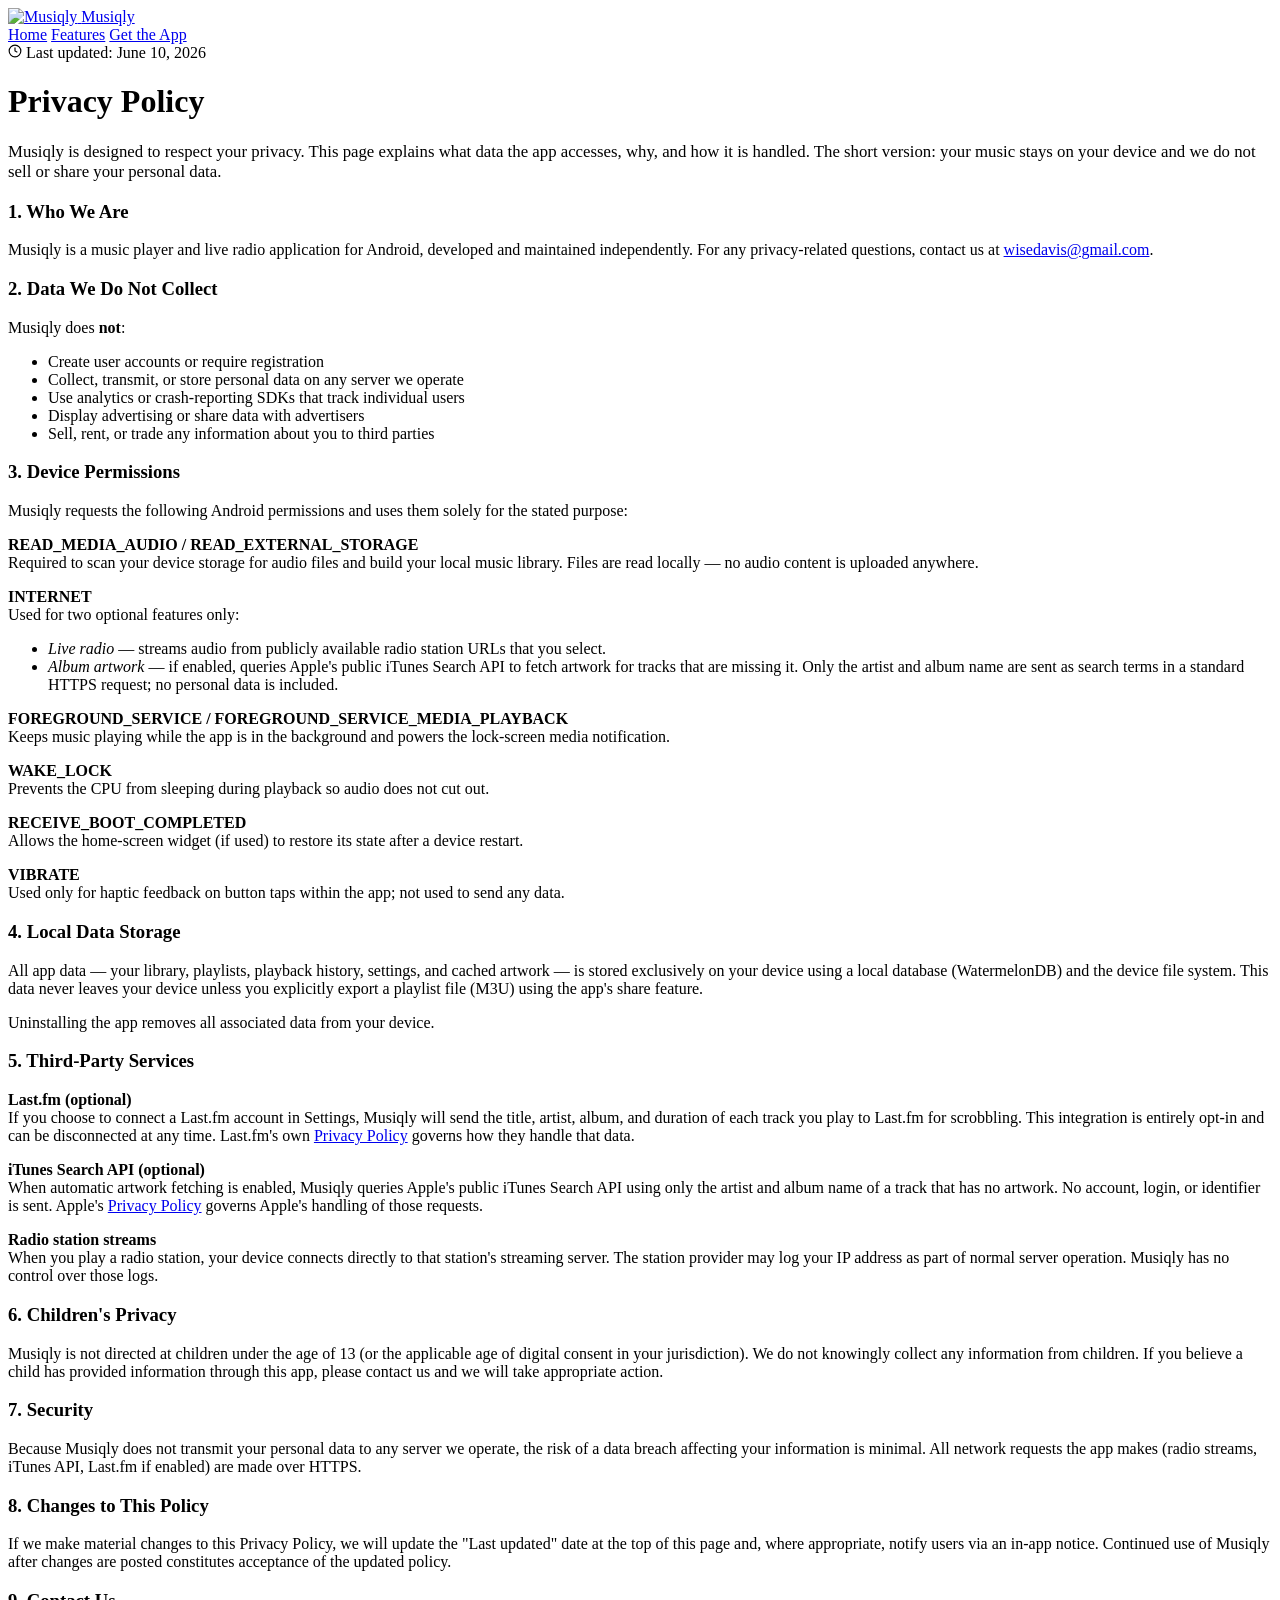
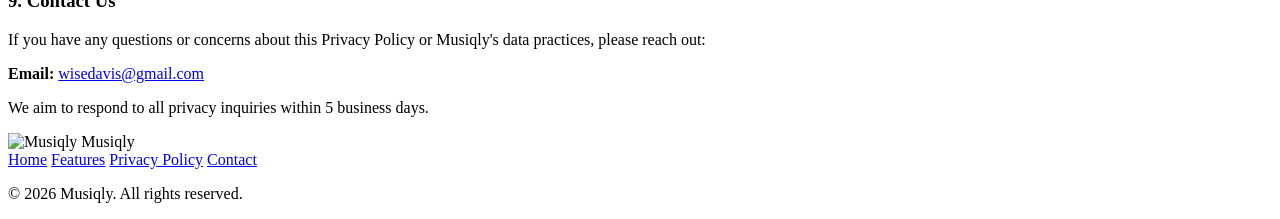
==== privacy.html @ f409a8c0 "Add files via upload" ====
<!DOCTYPE html>
<html lang="en">
<head>
  <meta charset="UTF-8">
  <meta name="viewport" content="width=device-width, initial-scale=1.0">
  <title>Privacy Policy — Musiqly</title>
  <meta name="description" content="Musiqly Privacy Policy — how we handle your data.">
  <link rel="icon" type="image/png" href="assets/logo.png">
  <link rel="stylesheet" href="assets/style.css">
</head>
<body>

<!-- ── Nav ── -->
<nav>
  <div class="nav-inner">
    <a href="index.html" class="brand">
      <img src="assets/logo.png" alt="Musiqly" class="nav-logo">
      <span>Musiqly</span>
    </a>
    <div class="nav-links">
      <a href="index.html">Home</a>
      <a href="index.html#features">Features</a>
      <a href="index.html#download" class="btn-nav">Get the App</a>
    </div>
  </div>
</nav>

<!-- ── Header ── -->
<div class="privacy-hero">
  <span class="updated-badge">
    <svg width="14" height="14" viewBox="0 0 24 24" fill="none" stroke="currentColor" stroke-width="2">
      <circle cx="12" cy="12" r="10"/><path d="M12 6v6l4 2"/>
    </svg>
    Last updated: June 10, 2026
  </span>
  <h1>Privacy Policy</h1>
  <div class="divider"></div>
  <p style="font-size:1.05rem;">
    Musiqly is designed to respect your privacy. This page explains what data the app
    accesses, why, and how it is handled. The short version: your music stays on your
    device and we do not sell or share your personal data.
  </p>
</div>

<!-- ── Policy body ── -->
<div class="privacy-body">

  <div class="policy-card">
    <h3>1. Who We Are</h3>
    <p>
      Musiqly is a music player and live radio application for Android, developed and
      maintained independently. For any privacy-related questions, contact us at
      <a href="mailto:wisedavis@gmail.com" class="contact-link">wisedavis@gmail.com</a>.
    </p>
  </div>

  <div class="policy-card">
    <h3>2. Data We Do Not Collect</h3>
    <p>Musiqly does <strong>not</strong>:</p>
    <ul>
      <li>Create user accounts or require registration</li>
      <li>Collect, transmit, or store personal data on any server we operate</li>
      <li>Use analytics or crash-reporting SDKs that track individual users</li>
      <li>Display advertising or share data with advertisers</li>
      <li>Sell, rent, or trade any information about you to third parties</li>
    </ul>
  </div>

  <div class="policy-card">
    <h3>3. Device Permissions</h3>
    <p>Musiqly requests the following Android permissions and uses them solely for the stated purpose:</p>

    <p><strong>READ_MEDIA_AUDIO / READ_EXTERNAL_STORAGE</strong><br>
    Required to scan your device storage for audio files and build your local music library.
    Files are read locally — no audio content is uploaded anywhere.</p>

    <p><strong>INTERNET</strong><br>
    Used for two optional features only:</p>
    <ul>
      <li><em>Live radio</em> — streams audio from publicly available radio station URLs that you select.</li>
      <li><em>Album artwork</em> — if enabled, queries Apple's public iTunes Search API to fetch artwork for tracks that are missing it. Only the artist and album name are sent as search terms in a standard HTTPS request; no personal data is included.</li>
    </ul>

    <p><strong>FOREGROUND_SERVICE / FOREGROUND_SERVICE_MEDIA_PLAYBACK</strong><br>
    Keeps music playing while the app is in the background and powers the lock-screen media notification.</p>

    <p><strong>WAKE_LOCK</strong><br>
    Prevents the CPU from sleeping during playback so audio does not cut out.</p>

    <p><strong>RECEIVE_BOOT_COMPLETED</strong><br>
    Allows the home-screen widget (if used) to restore its state after a device restart.</p>

    <p><strong>VIBRATE</strong><br>
    Used only for haptic feedback on button taps within the app; not used to send any data.</p>
  </div>

  <div class="policy-card">
    <h3>4. Local Data Storage</h3>
    <p>
      All app data — your library, playlists, playback history, settings, and cached
      artwork — is stored exclusively on your device using a local database (WatermelonDB)
      and the device file system. This data never leaves your device unless you explicitly
      export a playlist file (M3U) using the app's share feature.
    </p>
    <p>
      Uninstalling the app removes all associated data from your device.
    </p>
  </div>

  <div class="policy-card">
    <h3>5. Third-Party Services</h3>

    <p><strong>Last.fm (optional)</strong><br>
    If you choose to connect a Last.fm account in Settings, Musiqly will send the title,
    artist, album, and duration of each track you play to Last.fm for scrobbling. This
    integration is entirely opt-in and can be disconnected at any time. Last.fm's own
    <a href="https://www.last.fm/legal/privacy" class="contact-link" target="_blank" rel="noopener">
      Privacy Policy</a> governs how they handle that data.</p>

    <p><strong>iTunes Search API (optional)</strong><br>
    When automatic artwork fetching is enabled, Musiqly queries Apple's public
    iTunes Search API using only the artist and album name of a track that has no
    artwork. No account, login, or identifier is sent. Apple's
    <a href="https://www.apple.com/legal/privacy/" class="contact-link" target="_blank" rel="noopener">
      Privacy Policy</a> governs Apple's handling of those requests.</p>

    <p><strong>Radio station streams</strong><br>
    When you play a radio station, your device connects directly to that station's
    streaming server. The station provider may log your IP address as part of normal
    server operation. Musiqly has no control over those logs.</p>
  </div>

  <div class="policy-card">
    <h3>6. Children's Privacy</h3>
    <p>
      Musiqly is not directed at children under the age of 13 (or the applicable age
      of digital consent in your jurisdiction). We do not knowingly collect any
      information from children. If you believe a child has provided information through
      this app, please contact us and we will take appropriate action.
    </p>
  </div>

  <div class="policy-card">
    <h3>7. Security</h3>
    <p>
      Because Musiqly does not transmit your personal data to any server we operate,
      the risk of a data breach affecting your information is minimal. All network
      requests the app makes (radio streams, iTunes API, Last.fm if enabled) are made
      over HTTPS.
    </p>
  </div>

  <div class="policy-card">
    <h3>8. Changes to This Policy</h3>
    <p>
      If we make material changes to this Privacy Policy, we will update the
      "Last updated" date at the top of this page and, where appropriate, notify users
      via an in-app notice. Continued use of Musiqly after changes are posted constitutes
      acceptance of the updated policy.
    </p>
  </div>

  <div class="policy-card">
    <h3>9. Contact Us</h3>
    <p>
      If you have any questions or concerns about this Privacy Policy or Musiqly's
      data practices, please reach out:
    </p>
    <p>
      <strong>Email:</strong>
      <a href="mailto:wisedavis@gmail.com" class="contact-link">wisedavis@gmail.com</a>
    </p>
    <p>We aim to respond to all privacy inquiries within 5 business days.</p>
  </div>

</div>

<!-- ── Footer ── -->
<footer>
  <div class="footer-inner">
    <div class="footer-brand">
      <img src="assets/logo.png" alt="Musiqly" class="footer-logo">
      Musiqly
    </div>
    <div class="footer-links">
      <a href="index.html">Home</a>
      <a href="index.html#features">Features</a>
      <a href="privacy.html">Privacy Policy</a>
      <a href="mailto:wisedavis@gmail.com">Contact</a>
    </div>
    <p class="footer-copy">&copy; 2026 Musiqly. All rights reserved.</p>
  </div>
</footer>

</body>
</html>
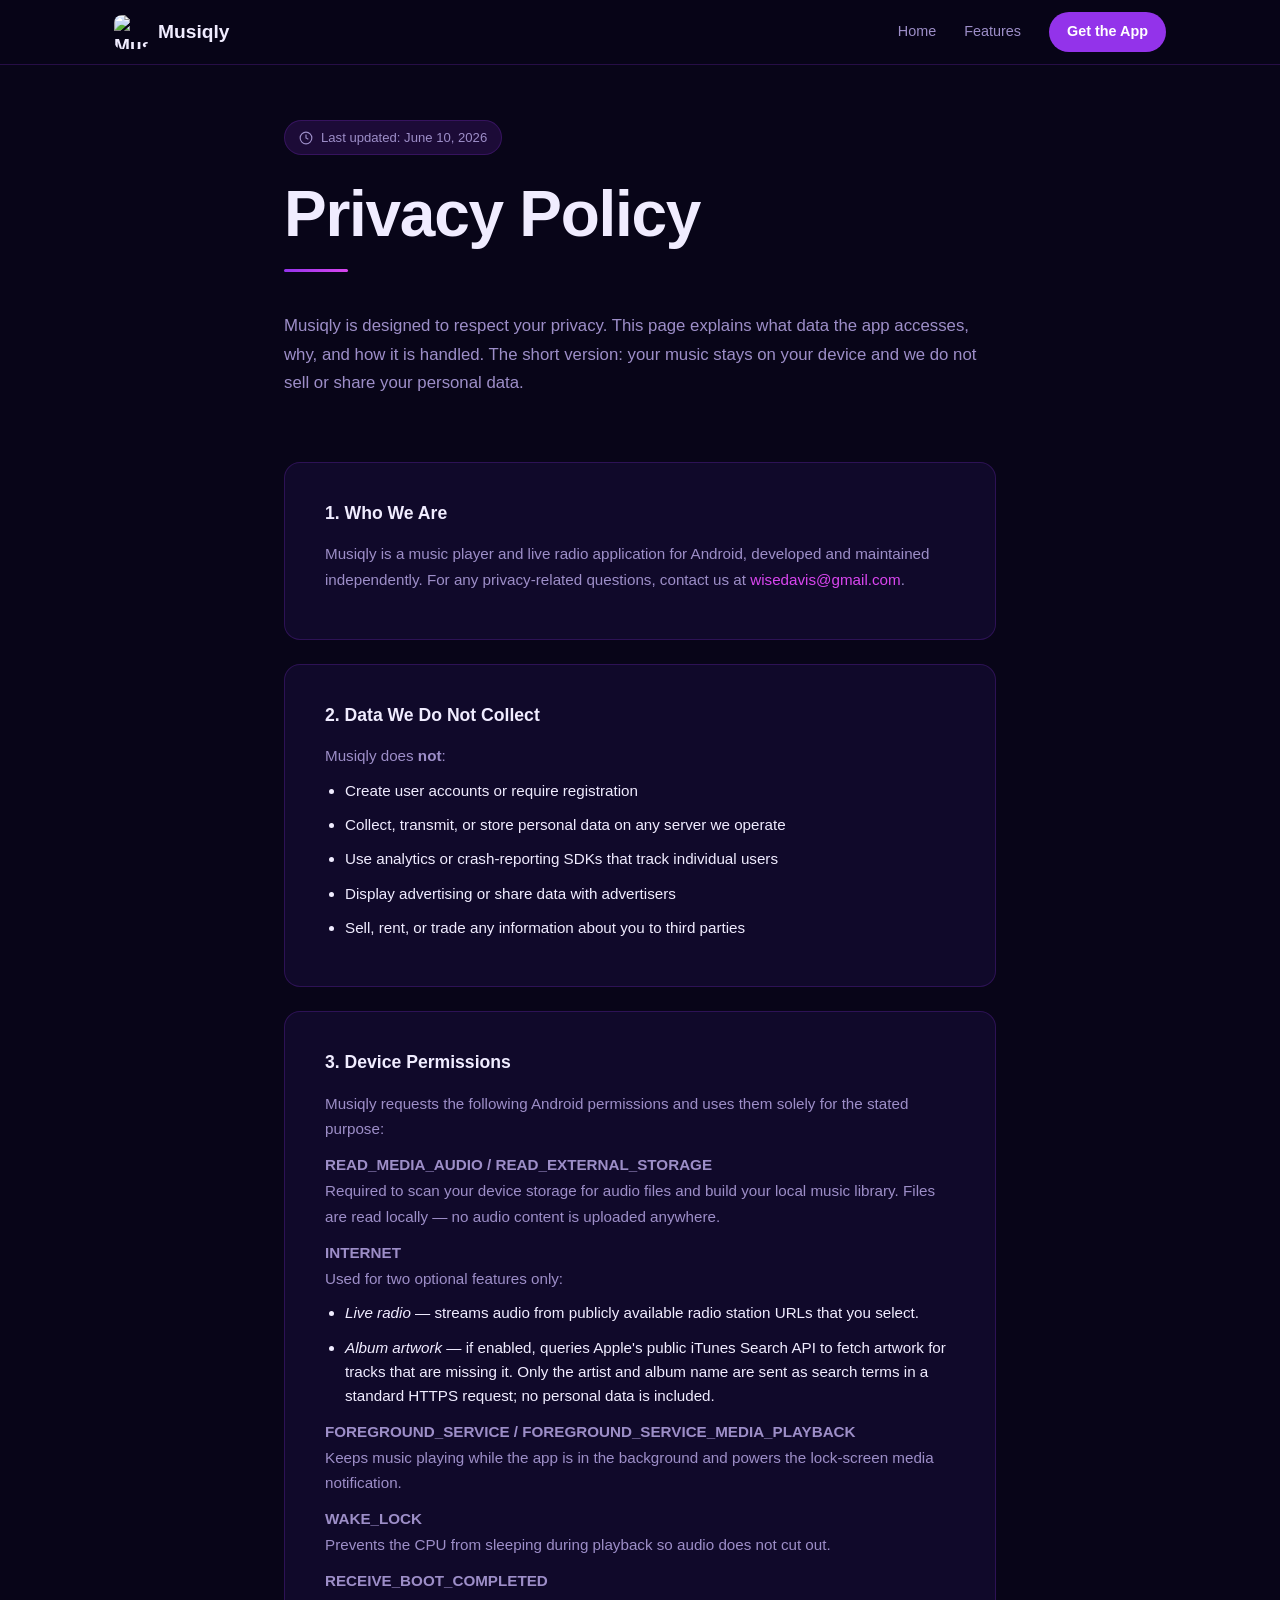
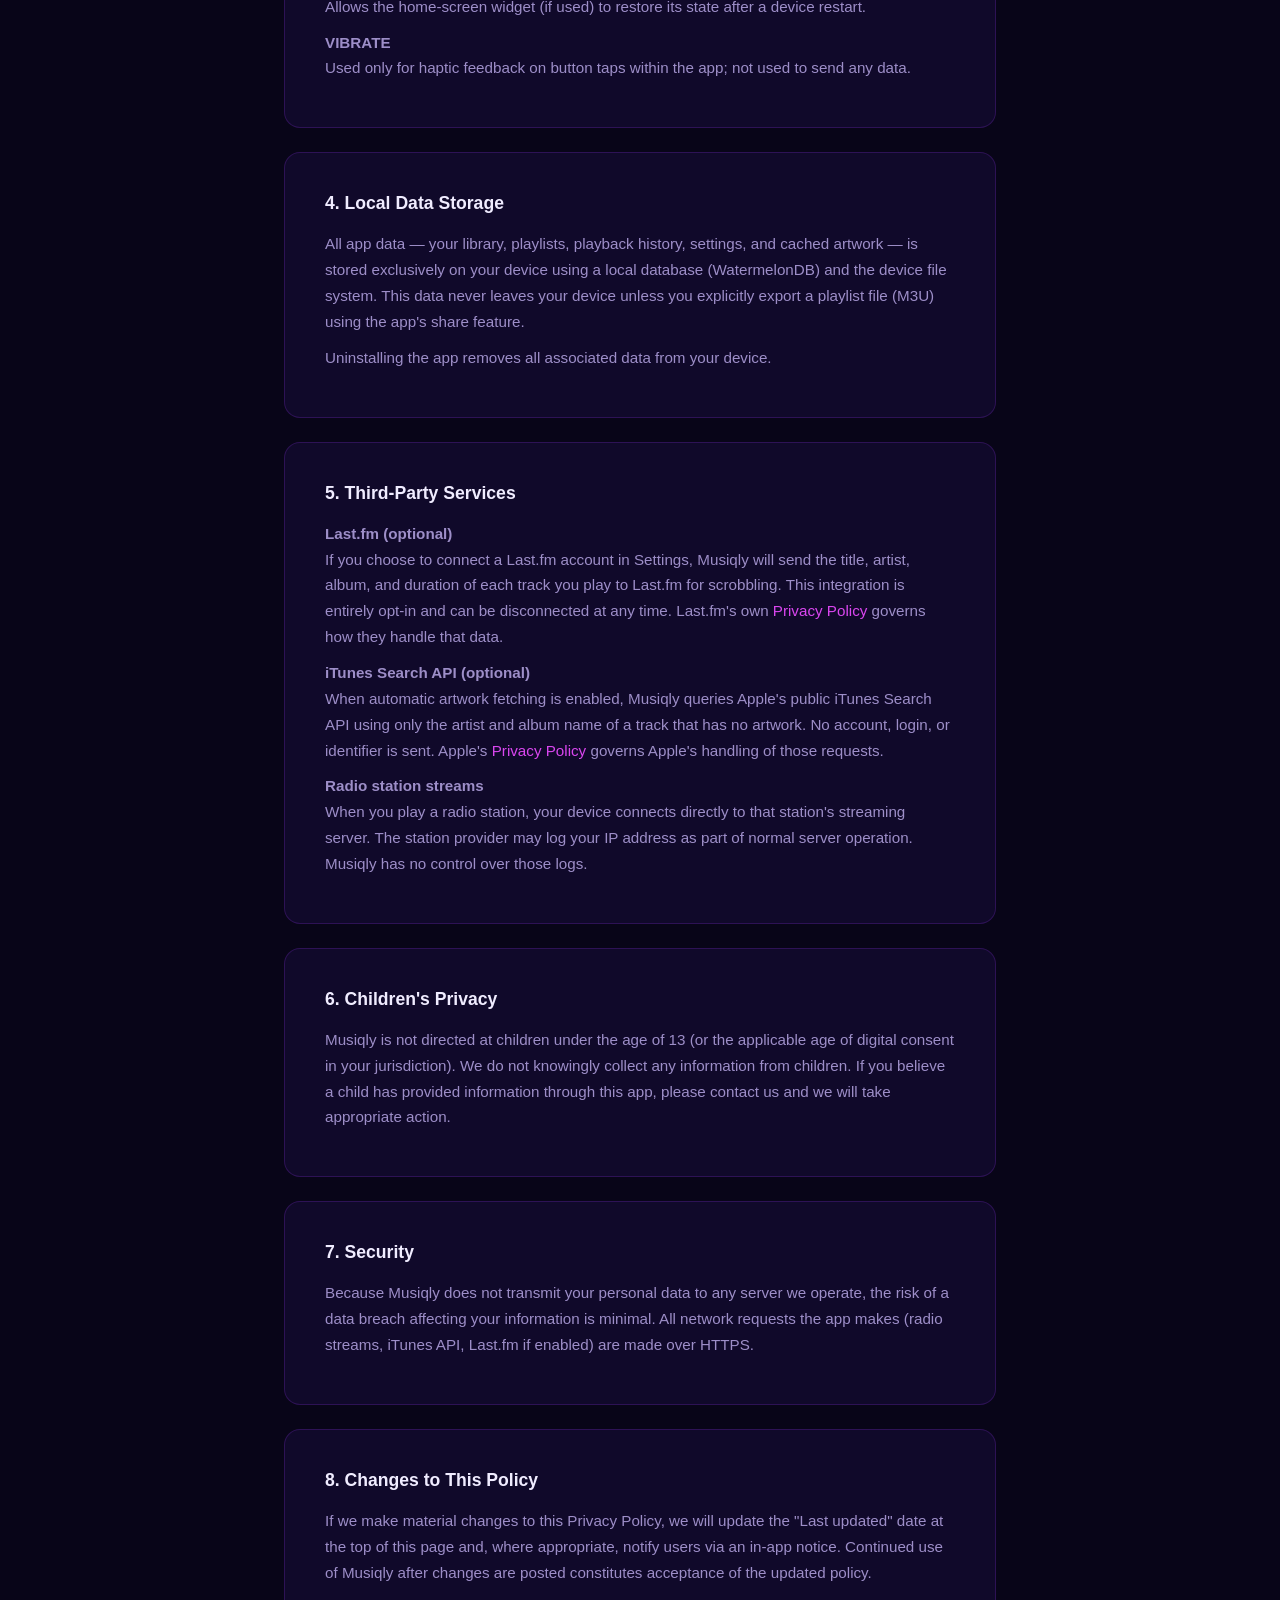
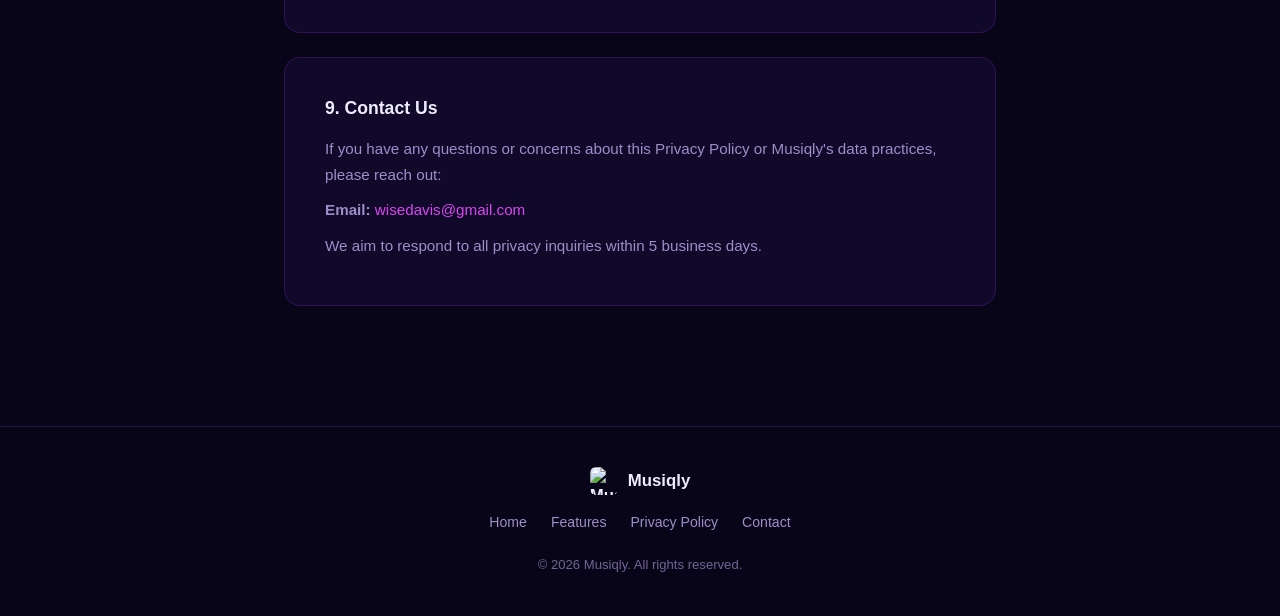
==== commit ba515810: "Add files via upload" ====
--- a/privacy.html
+++ b/privacy.html
@@ -6,7 +6,7 @@
   <title>Privacy Policy — Musiqly</title>
   <meta name="description" content="Musiqly Privacy Policy — how we handle your data.">
   <link rel="icon" type="image/png" href="assets/logo.png">
-  <link rel="stylesheet" href="assets/style.css">
+  <link rel="stylesheet" href="style.css">
 </head>
 <body>
 
--- a/style.css
+++ b/style.css
@@ -0,0 +1,301 @@
+/* ── Musiqly Site — Shared Styles ── */
+
+:root {
+  --bg:          #080518;
+  --surface:     #10092a;
+  --surface-2:   #180e38;
+  --accent:      #9333ea;
+  --accent-2:    #d946ef;
+  --text:        #f0ecff;
+  --text-muted:  #9d8ec8;
+  --border:      rgba(147, 51, 234, 0.22);
+  --radius-sm:   8px;
+  --radius-md:   16px;
+  --radius-lg:   24px;
+  --radius-full: 9999px;
+  --shadow:      0 8px 32px rgba(0,0,0,0.45);
+  --glow:        0 0 40px rgba(147, 51, 234, 0.25);
+}
+
+*, *::before, *::after { box-sizing: border-box; margin: 0; padding: 0; }
+
+html { scroll-behavior: smooth; }
+
+body {
+  background: var(--bg);
+  color: var(--text);
+  font-family: -apple-system, BlinkMacSystemFont, 'Segoe UI', Roboto, Helvetica, Arial, sans-serif;
+  line-height: 1.6;
+  -webkit-font-smoothing: antialiased;
+  overflow-x: hidden;
+}
+
+a { color: inherit; text-decoration: none; }
+
+img { display: block; max-width: 100%; }
+
+/* ── Typography ── */
+h1 { font-size: clamp(2.4rem, 6vw, 4rem); font-weight: 800; letter-spacing: -0.02em; line-height: 1.1; }
+h2 { font-size: clamp(1.6rem, 4vw, 2.4rem); font-weight: 700; letter-spacing: -0.01em; }
+h3 { font-size: 1.15rem; font-weight: 600; }
+p  { color: var(--text-muted); line-height: 1.7; }
+
+.gradient-text {
+  background: linear-gradient(135deg, #c084fc, #e879f9, #a855f7);
+  -webkit-background-clip: text;
+  -webkit-text-fill-color: transparent;
+  background-clip: text;
+}
+
+/* ── Layout ── */
+.container { max-width: 1100px; margin: 0 auto; padding: 0 24px; }
+.section    { padding: 96px 0; }
+
+/* ── Nav ── */
+nav {
+  position: fixed; top: 0; left: 0; right: 0; z-index: 100;
+  background: rgba(8, 5, 24, 0.82);
+  backdrop-filter: blur(18px);
+  -webkit-backdrop-filter: blur(18px);
+  border-bottom: 1px solid var(--border);
+}
+.nav-inner {
+  max-width: 1100px; margin: 0 auto; padding: 0 24px;
+  height: 64px;
+  display: flex; align-items: center; justify-content: space-between;
+}
+.brand {
+  display: flex; align-items: center; gap: 10px;
+  font-size: 1.2rem; font-weight: 700;
+}
+.nav-logo { width: 34px; height: 34px; border-radius: 8px; }
+.nav-links { display: flex; align-items: center; gap: 28px; font-size: 0.9rem; }
+.nav-links a { color: var(--text-muted); transition: color .2s; }
+.nav-links a:hover { color: var(--text); }
+.btn-nav {
+  padding: 8px 18px;
+  background: var(--accent);
+  color: #fff !important;
+  border-radius: var(--radius-full);
+  font-weight: 600;
+  transition: opacity .2s, transform .15s;
+}
+.btn-nav:hover { opacity: .88; transform: translateY(-1px); }
+
+/* ── Buttons ── */
+.btn-primary, .btn-ghost {
+  display: inline-flex; align-items: center; gap: 8px;
+  padding: 14px 30px; border-radius: var(--radius-full);
+  font-size: 1rem; font-weight: 600;
+  transition: opacity .2s, transform .15s, box-shadow .2s;
+  cursor: pointer;
+}
+.btn-primary {
+  background: linear-gradient(135deg, var(--accent), var(--accent-2));
+  color: #fff;
+  box-shadow: 0 4px 24px rgba(147,51,234,0.4);
+}
+.btn-primary:hover { opacity: .9; transform: translateY(-2px); box-shadow: 0 8px 32px rgba(147,51,234,0.5); }
+
+.btn-ghost {
+  background: rgba(147,51,234,0.12);
+  color: var(--text);
+  border: 1px solid var(--border);
+}
+.btn-ghost:hover { background: rgba(147,51,234,0.22); transform: translateY(-2px); }
+
+/* ── Hero ── */
+.hero {
+  min-height: 100vh;
+  display: flex; align-items: center;
+  padding: 100px 24px 80px;
+  max-width: 1100px; margin: 0 auto;
+  gap: 64px;
+}
+.hero-content { flex: 1; max-width: 560px; }
+.hero-logo {
+  width: 88px; height: 88px;
+  border-radius: 22px;
+  margin-bottom: 28px;
+  box-shadow: var(--glow);
+}
+.hero-content h1 { margin-bottom: 12px; }
+.tagline {
+  font-size: 1.2rem;
+  color: var(--text-muted);
+  margin-bottom: 20px;
+  font-style: italic;
+}
+.hero-subtitle {
+  font-size: 1.05rem;
+  margin-bottom: 36px;
+  max-width: 480px;
+}
+.hero-btns { display: flex; gap: 14px; flex-wrap: wrap; }
+
+.hero-visual { flex: 1; display: flex; justify-content: center; }
+.feature-img {
+  width: 100%;
+  max-width: 520px;
+  border-radius: var(--radius-lg);
+  box-shadow: var(--shadow), var(--glow);
+  border: 1px solid var(--border);
+}
+
+/* ── Features grid ── */
+.features-grid {
+  display: grid;
+  grid-template-columns: repeat(auto-fit, minmax(280px, 1fr));
+  gap: 20px;
+  margin-top: 56px;
+}
+.feature-card {
+  background: var(--surface);
+  border: 1px solid var(--border);
+  border-radius: var(--radius-md);
+  padding: 28px;
+  transition: transform .2s, box-shadow .2s;
+}
+.feature-card:hover { transform: translateY(-4px); box-shadow: var(--glow); }
+.feature-icon {
+  width: 48px; height: 48px;
+  border-radius: var(--radius-sm);
+  background: linear-gradient(135deg, var(--accent), var(--accent-2));
+  display: flex; align-items: center; justify-content: center;
+  font-size: 1.4rem;
+  margin-bottom: 18px;
+}
+.feature-card h3 { margin-bottom: 8px; }
+
+/* ── Section headers ── */
+.section-label {
+  display: inline-block;
+  font-size: 0.78rem;
+  font-weight: 700;
+  text-transform: uppercase;
+  letter-spacing: 0.1em;
+  color: var(--accent-2);
+  margin-bottom: 12px;
+}
+.section-title { margin-bottom: 16px; }
+.section-sub { max-width: 560px; font-size: 1.05rem; }
+
+/* ── Download CTA ── */
+.download-section {
+  padding: 80px 24px;
+}
+.download-inner {
+  max-width: 1100px; margin: 0 auto;
+  background: linear-gradient(135deg, #140a30 0%, #1e0845 60%, #130b2a 100%);
+  border: 1px solid var(--border);
+  border-radius: var(--radius-lg);
+  padding: 72px 64px;
+  display: flex; align-items: center; justify-content: space-between; gap: 40px;
+  position: relative; overflow: hidden;
+}
+.download-inner::before {
+  content: '';
+  position: absolute; inset: 0;
+  background: radial-gradient(ellipse at 70% 50%, rgba(147,51,234,0.18) 0%, transparent 70%);
+  pointer-events: none;
+}
+.download-text h2 { margin-bottom: 12px; }
+.download-text p  { max-width: 420px; }
+.download-btns { display: flex; gap: 14px; flex-shrink: 0; flex-wrap: wrap; margin-top: 28px; }
+
+/* Play Store badge look */
+.badge-play {
+  display: inline-flex; align-items: center; gap: 12px;
+  background: #fff;
+  color: #1a1a2e;
+  padding: 12px 22px;
+  border-radius: var(--radius-sm);
+  font-weight: 600;
+  transition: opacity .2s, transform .15s;
+}
+.badge-play:hover { opacity: .9; transform: translateY(-2px); }
+.badge-play svg { flex-shrink: 0; }
+.badge-play-text { display: flex; flex-direction: column; line-height: 1.2; }
+.badge-play-text span:first-child { font-size: 0.7rem; font-weight: 400; color: #444; }
+.badge-play-text span:last-child  { font-size: 1rem; font-weight: 700; }
+
+/* ── Footer ── */
+footer {
+  border-top: 1px solid var(--border);
+  padding: 40px 24px;
+  text-align: center;
+}
+.footer-inner { max-width: 1100px; margin: 0 auto; }
+.footer-brand { display: flex; align-items: center; justify-content: center; gap: 10px; font-weight: 700; font-size: 1.05rem; margin-bottom: 16px; }
+.footer-logo  { width: 28px; height: 28px; border-radius: 6px; }
+.footer-links { display: flex; justify-content: center; gap: 24px; margin-bottom: 20px; }
+.footer-links a { font-size: 0.88rem; color: var(--text-muted); transition: color .2s; }
+.footer-links a:hover { color: var(--text); }
+.footer-copy { font-size: 0.82rem; color: var(--text-muted); opacity: .7; }
+
+/* ── Privacy page ── */
+.privacy-hero {
+  padding: 120px 24px 64px;
+  max-width: 760px; margin: 0 auto;
+}
+.privacy-body {
+  max-width: 760px; margin: 0 auto;
+  padding: 0 24px 96px;
+}
+.policy-card {
+  background: var(--surface);
+  border: 1px solid var(--border);
+  border-radius: var(--radius-md);
+  padding: 36px 40px;
+  margin-bottom: 24px;
+}
+.policy-card h3 {
+  font-size: 1.1rem;
+  margin-bottom: 14px;
+  color: var(--text);
+}
+.policy-card p, .policy-card li {
+  font-size: 0.95rem;
+  margin-bottom: 10px;
+}
+.policy-card ul {
+  padding-left: 20px;
+  margin-bottom: 10px;
+}
+.policy-card ul li { list-style: disc; }
+.updated-badge {
+  display: inline-flex; align-items: center; gap: 8px;
+  background: rgba(147,51,234,0.15);
+  border: 1px solid var(--border);
+  border-radius: var(--radius-full);
+  padding: 6px 14px;
+  font-size: 0.82rem;
+  color: var(--text-muted);
+  margin-bottom: 24px;
+}
+.contact-link {
+  color: var(--accent-2);
+  font-weight: 500;
+  transition: opacity .2s;
+}
+.contact-link:hover { opacity: .8; }
+
+/* ── Responsive ── */
+@media (max-width: 768px) {
+  .hero { flex-direction: column; text-align: center; padding-top: 120px; gap: 48px; }
+  .hero-btns { justify-content: center; }
+  .hero-content { max-width: 100%; }
+  .nav-links a:not(.btn-nav) { display: none; }
+  .download-inner { flex-direction: column; padding: 48px 28px; text-align: center; }
+  .download-text p { max-width: 100%; }
+  .download-btns { justify-content: center; }
+  .policy-card { padding: 24px 20px; }
+}
+
+/* ── Divider glow line ── */
+.divider {
+  width: 64px; height: 3px;
+  background: linear-gradient(90deg, var(--accent), var(--accent-2));
+  border-radius: var(--radius-full);
+  margin: 20px 0 40px;
+}
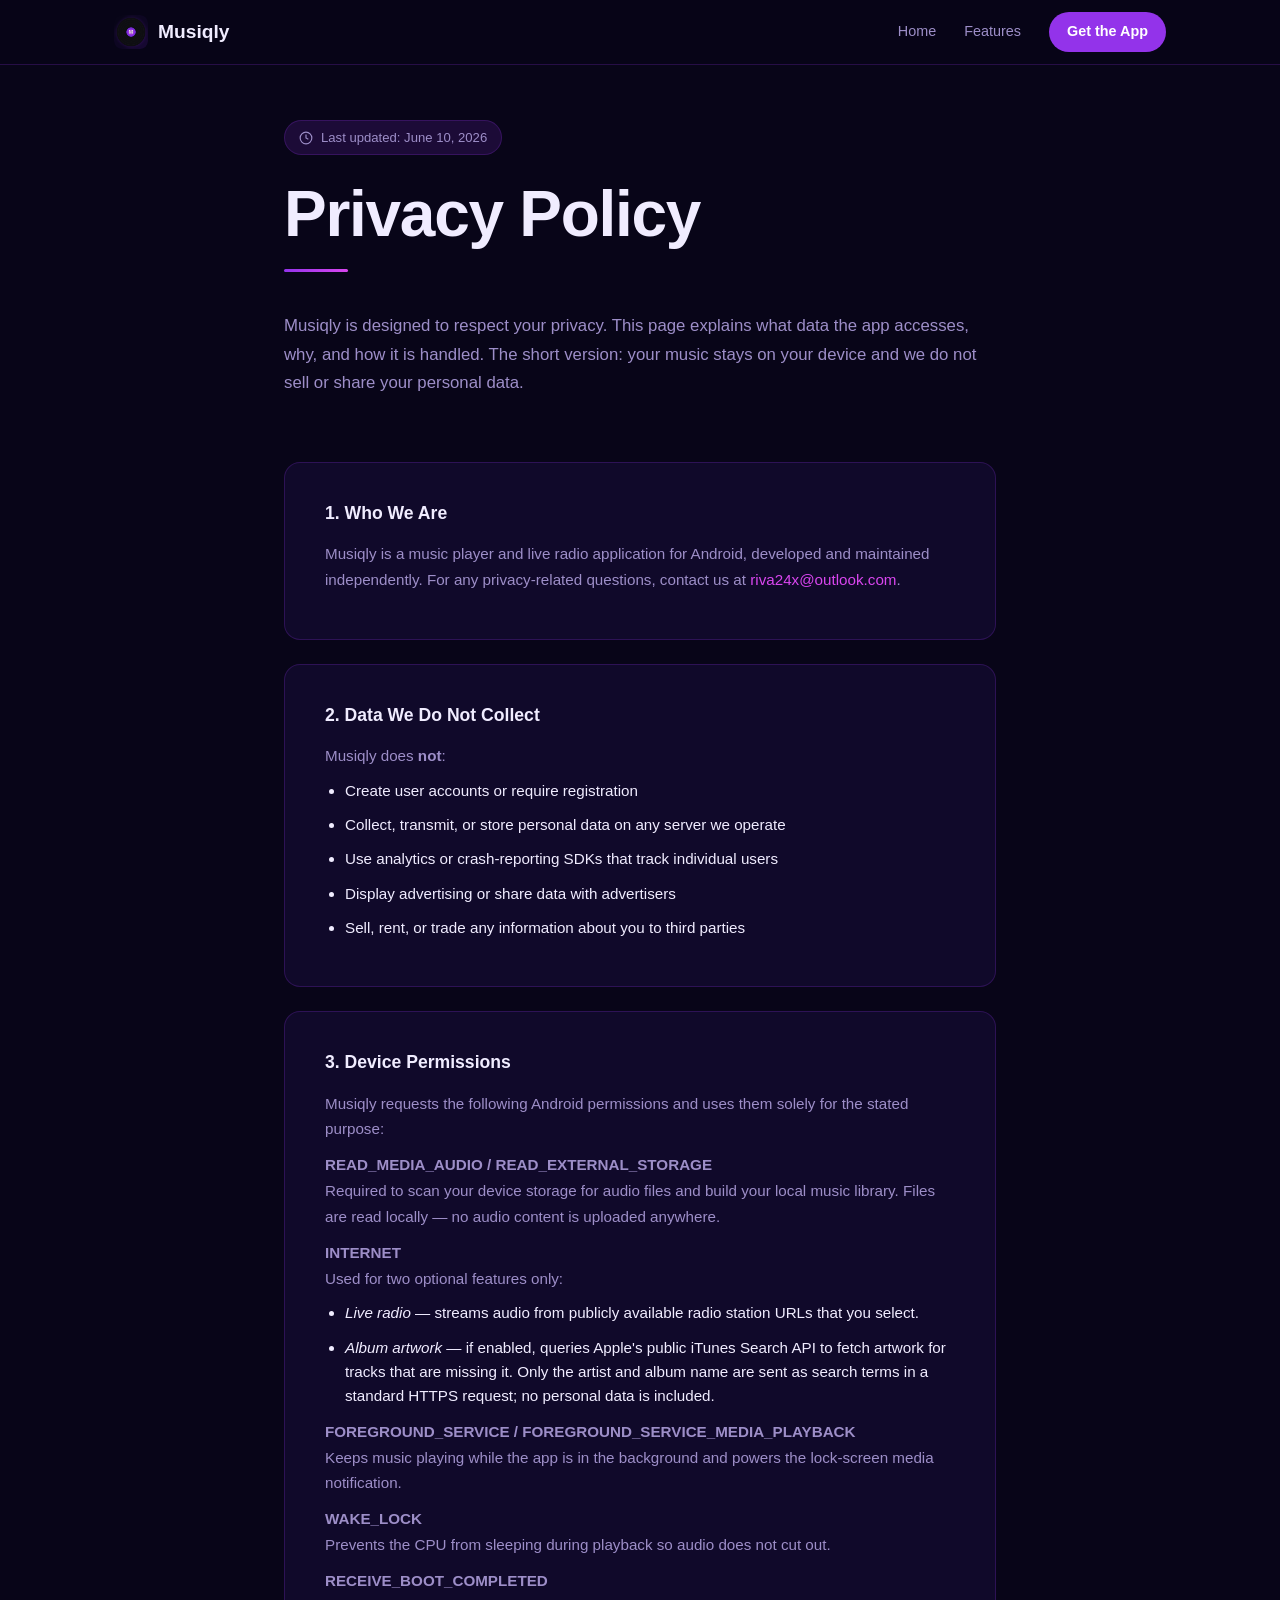
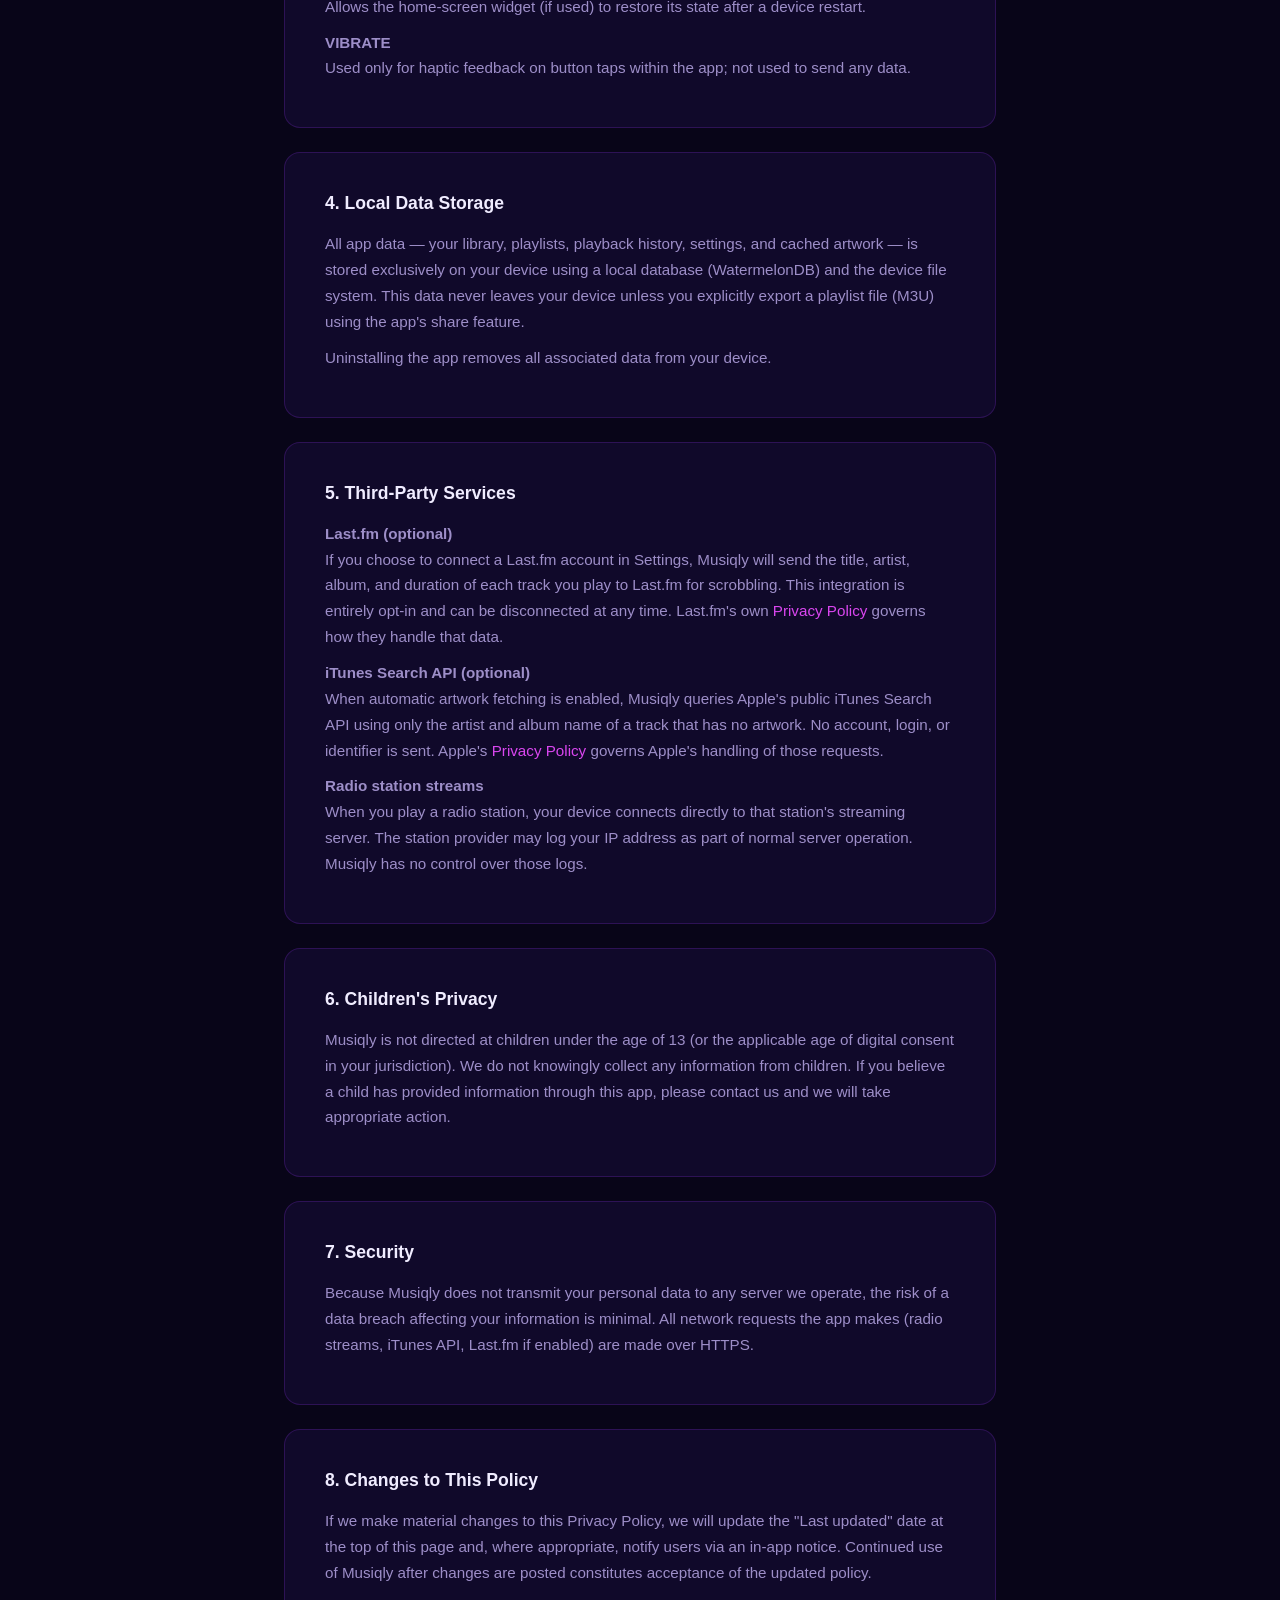
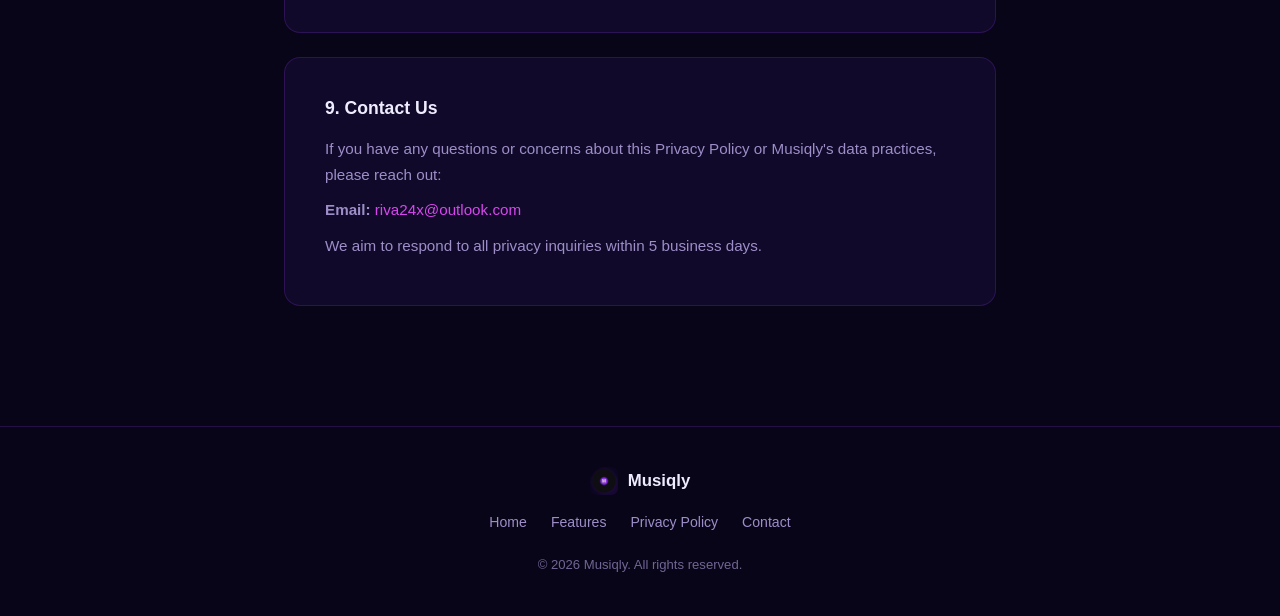
==== commit afd48980: "Add files via upload" ====
--- a/privacy.html
+++ b/privacy.html
@@ -5,7 +5,7 @@
   <meta name="viewport" content="width=device-width, initial-scale=1.0">
   <title>Privacy Policy — Musiqly</title>
   <meta name="description" content="Musiqly Privacy Policy — how we handle your data.">
-  <link rel="icon" type="image/png" href="assets/logo.png">
+  <link rel="icon" type="image/png" href="logo.png">
   <link rel="stylesheet" href="style.css">
 </head>
 <body>
@@ -14,7 +14,7 @@
 <nav>
   <div class="nav-inner">
     <a href="index.html" class="brand">
-      <img src="assets/logo.png" alt="Musiqly" class="nav-logo">
+      <img src="logo.png" alt="Musiqly" class="nav-logo">
       <span>Musiqly</span>
     </a>
     <div class="nav-links">
@@ -50,7 +50,7 @@
     <p>
       Musiqly is a music player and live radio application for Android, developed and
       maintained independently. For any privacy-related questions, contact us at
-      <a href="mailto:wisedavis@gmail.com" class="contact-link">wisedavis@gmail.com</a>.
+      <a href="mailto:riva24x@outlook.com" class="contact-link">riva24x@outlook.com</a>.
     </p>
   </div>
 
@@ -168,7 +168,7 @@
     </p>
     <p>
       <strong>Email:</strong>
-      <a href="mailto:wisedavis@gmail.com" class="contact-link">wisedavis@gmail.com</a>
+      <a href="mailto:riva24x@outlook.com" class="contact-link">riva24x@outlook.com</a>
     </p>
     <p>We aim to respond to all privacy inquiries within 5 business days.</p>
   </div>
@@ -179,14 +179,14 @@
 <footer>
   <div class="footer-inner">
     <div class="footer-brand">
-      <img src="assets/logo.png" alt="Musiqly" class="footer-logo">
+      <img src="logo.png" alt="Musiqly" class="footer-logo">
       Musiqly
     </div>
     <div class="footer-links">
       <a href="index.html">Home</a>
       <a href="index.html#features">Features</a>
       <a href="privacy.html">Privacy Policy</a>
-      <a href="mailto:wisedavis@gmail.com">Contact</a>
+      <a href="mailto:riva24x@outlook.com">Contact</a>
     </div>
     <p class="footer-copy">&copy; 2026 Musiqly. All rights reserved.</p>
   </div>
